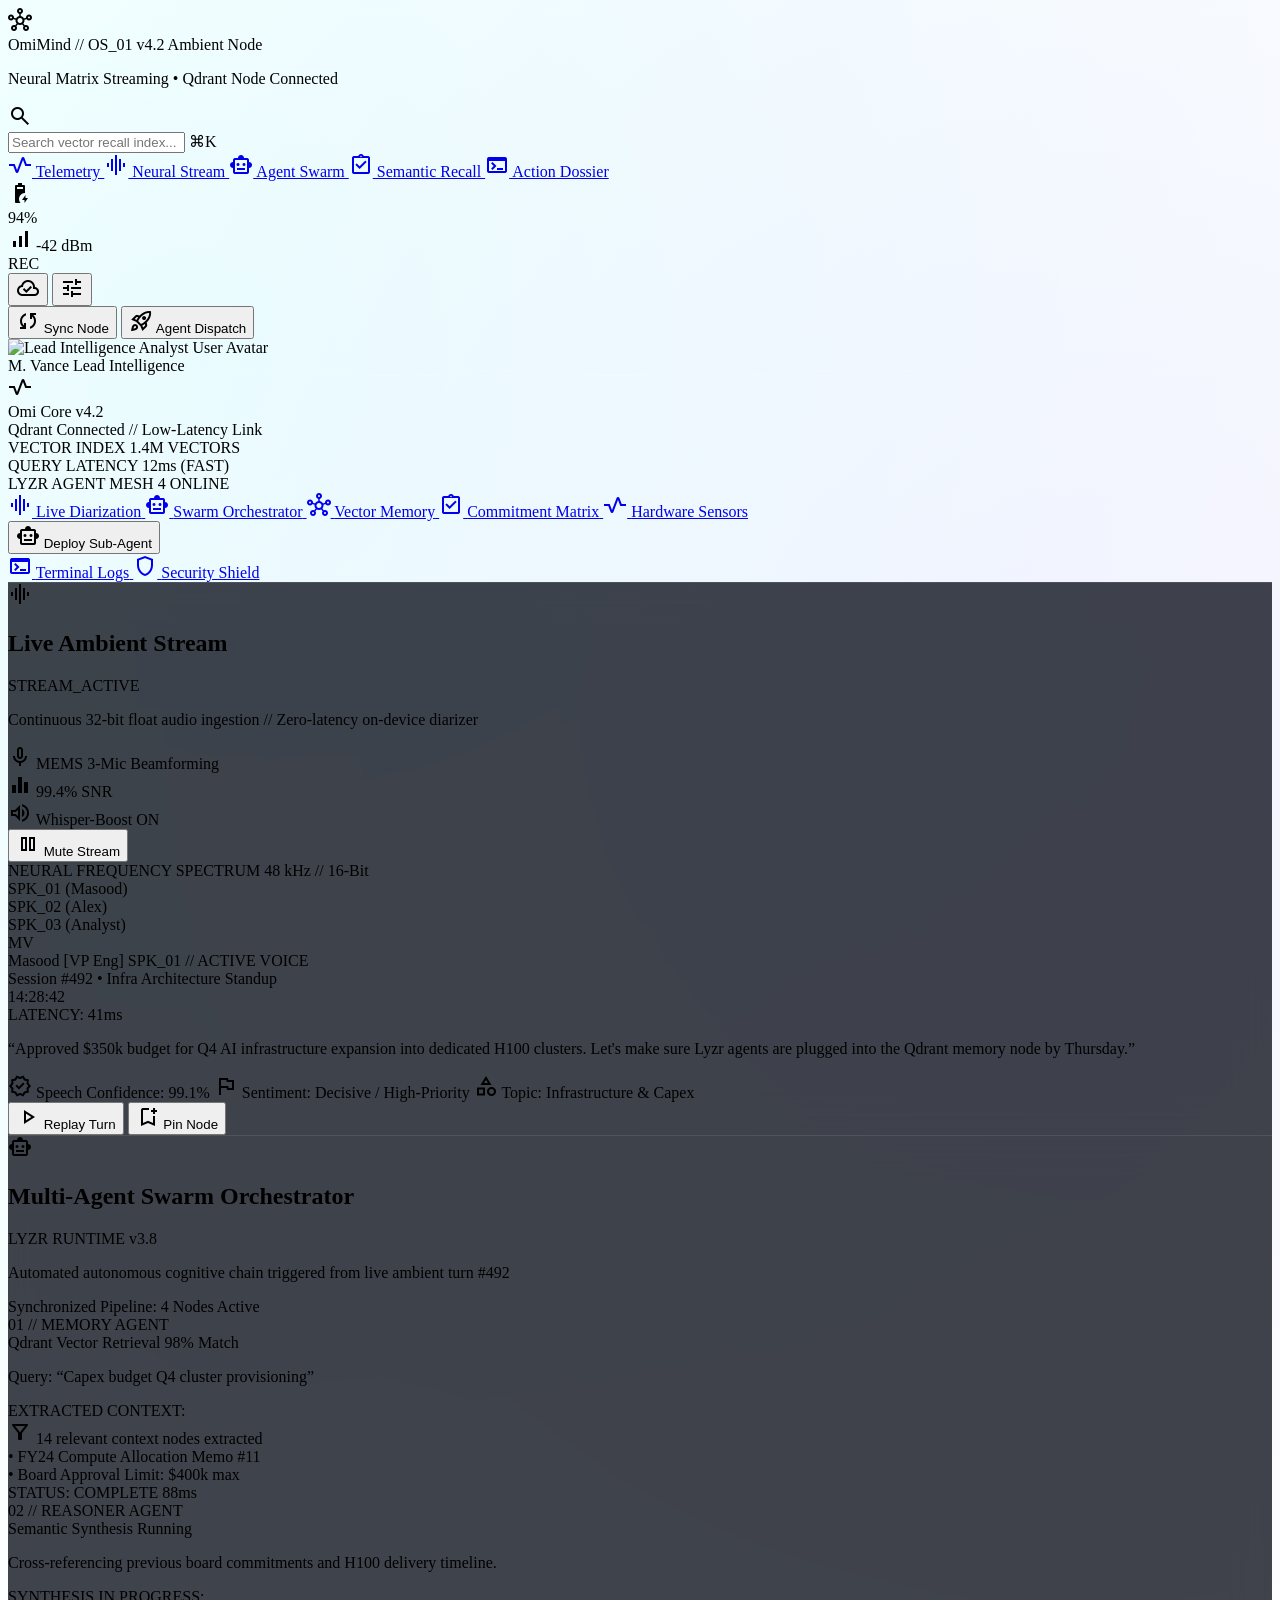
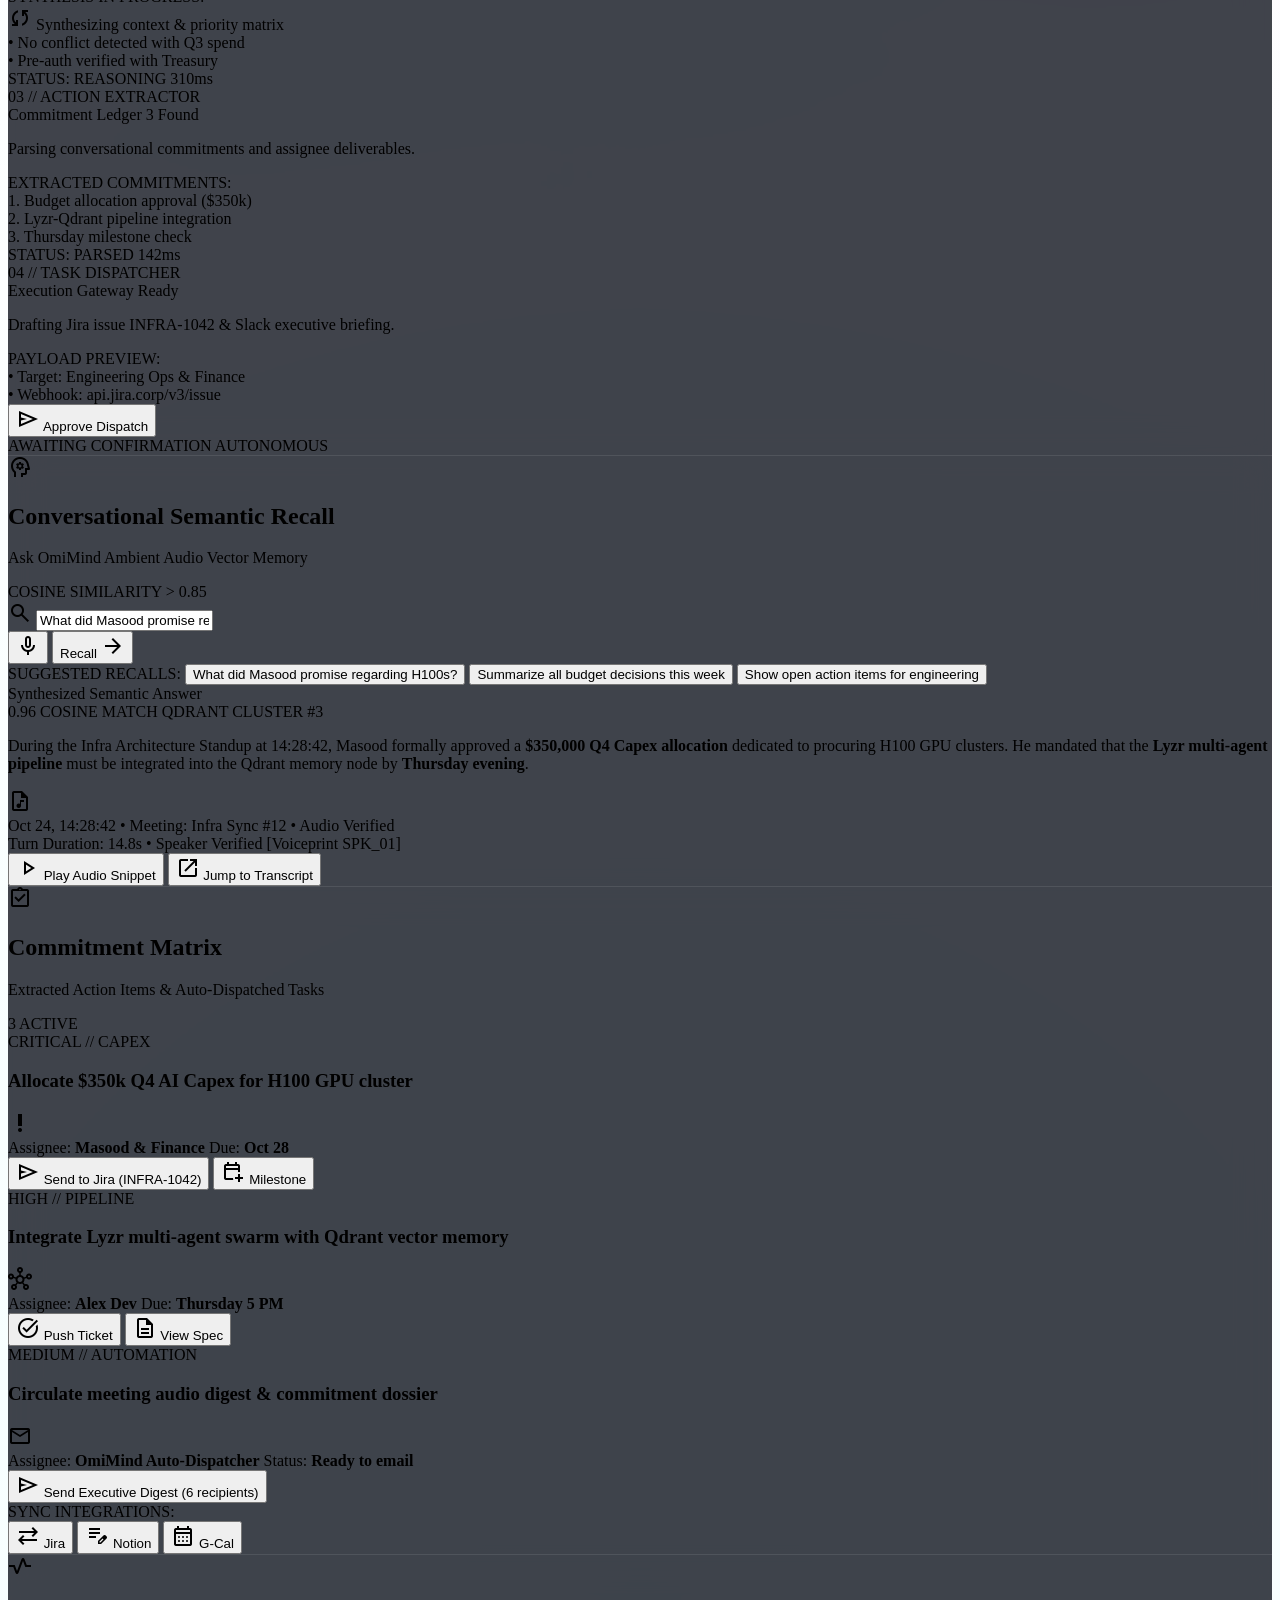
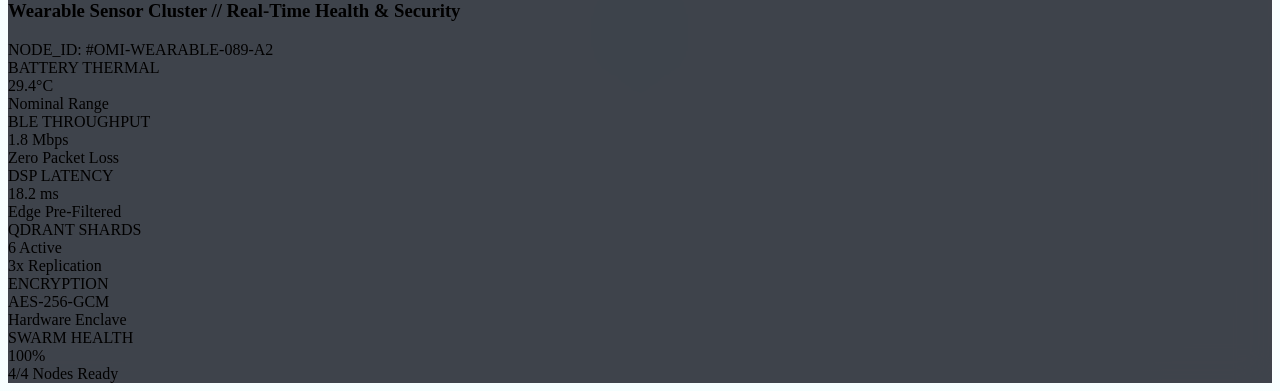
==== docs/stitch_designs/omimind_command_center.html @ 4693217f "feat(ui): integrate Stitch Wearable Telemetry widget and 4-Node Multi-Agent Swarm Orchestrator" ====
<!DOCTYPE html>

<html class="dark" lang="en"><head>
<meta charset="utf-8"/>
<meta content="width=device-width, initial-scale=1.0" name="viewport"/>
<title>OmiMind // OS_01 - Command Center</title>
<!-- Fonts -->
<link href="https://fonts.googleapis.com" rel="preconnect"/>
<link crossorigin="" href="https://fonts.gstatic.com" rel="preconnect"/>
<link href="https://fonts.googleapis.com/css2?family=JetBrains+Mono:ital,wght@0,300;0,400;0,500;0,600;0,700;1,400&amp;family=Plus+Jakarta+Sans:wght@300;400;500;600;700;800&amp;display=swap" rel="stylesheet"/>
<!-- Material Symbols Outlined -->
<link href="https://fonts.googleapis.com/css2?family=Material+Symbols+Outlined:wght,FILL@100..700,0..1&amp;display=swap" rel="stylesheet"/>
<link href="https://fonts.googleapis.com/css2?family=Material+Symbols+Outlined:wght,FILL@100..700,0..1&amp;display=swap" rel="stylesheet"/>
<!-- Tailwind CSS CDN with plugins -->
<script src="https://cdn.tailwindcss.com?plugins=forms,container-queries"></script>
<!-- Tailwind Theme Configuration -->
<script id="tailwind-config">
    tailwind.config = {
      darkMode: "class",
      theme: {
        extend: {
          "colors": {
            "on-tertiary-fixed": "#002113",
            "on-error-container": "#ffdad6",
            "on-secondary-fixed-variant": "#6900b3",
            "on-primary-container": "#006a70",
            "outline": "#849495",
            "inverse-surface": "#dfe2f1",
            "on-primary-fixed": "#002022",
            "secondary-container": "#6f00be",
            "secondary-fixed-dim": "#ddb7ff",
            "surface-variant": "#313540",
            "surface-container-lowest": "#0a0e18",
            "inverse-primary": "#00696f",
            "tertiary-container": "#67f4b7",
            "primary-fixed-dim": "#00dce6",
            "surface-bright": "#353944",
            "on-secondary": "#490080",
            "surface-container-low": "#171b26",
            "on-error": "#690005",
            "error": "#ffb4ab",
            "error-container": "#93000a",
            "on-secondary-fixed": "#2c0051",
            "primary-container": "#00f2fe",
            "on-primary-fixed-variant": "#004f53",
            "primary-fixed": "#6ff6ff",
            "inverse-on-surface": "#2c303b",
            "secondary-fixed": "#f0dbff",
            "on-tertiary-fixed-variant": "#005236",
            "surface-dim": "#0f131d",
            "surface-container": "#1c1f2a",
            "surface-tint": "#00dce6",
            "tertiary": "#e1ffec",
            "surface-container-high": "#262a35",
            "tertiary-fixed": "#6ffbbe",
            "outline-variant": "#3a494b",
            "on-surface": "#dfe2f1",
            "on-primary": "#00373a",
            "surface-container-highest": "#313540",
            "on-tertiary-container": "#006e4b",
            "surface": "#0f131d",
            "background": "#0f131d",
            "primary": "#e0fdff",
            "tertiary-fixed-dim": "#4edea3",
            "secondary": "#ddb7ff",
            "on-background": "#dfe2f1",
            "on-tertiary": "#003824",
            "on-secondary-container": "#d6a9ff",
            "on-surface-variant": "#b9cacb"
          },
          "borderRadius": {
            "DEFAULT": "0.125rem",
            "lg": "0.25rem",
            "xl": "0.5rem",
            "full": "0.75rem"
          },
          "spacing": {
            "gutter": "1rem",
            "space-md": "1rem",
            "margin-tablet": "1.5rem",
            "gutter-desktop": "1.5rem",
            "space-xl": "2.5rem",
            "space-lg": "1.5rem",
            "space-xs": "0.25rem",
            "margin-desktop": "2.5rem",
            "margin": "1rem",
            "space-sm": "0.5rem"
          },
          "fontFamily": {
            "body-md": ["Plus Jakarta Sans"],
            "headline-lg": ["Plus Jakarta Sans"],
            "display-lg": ["Plus Jakarta Sans"],
            "telemetry-md": ["JetBrains Mono"],
            "telemetry-sm": ["JetBrains Mono"],
            "telemetry-lg": ["JetBrains Mono"],
            "body-lg": ["Plus Jakarta Sans"],
            "headline-md": ["Plus Jakarta Sans"],
            "label-caps": ["JetBrains Mono"],
            "display-lg-mobile": ["Plus Jakarta Sans"],
            "body-sm": ["Plus Jakarta Sans"]
          },
          "fontSize": {
            "body-md": ["14px", { "lineHeight": "20px", "fontWeight": "400" }],
            "headline-lg": ["28px", { "lineHeight": "36px", "letterSpacing": "-0.02em", "fontWeight": "600" }],
            "display-lg": ["48px", { "lineHeight": "56px", "letterSpacing": "-0.03em", "fontWeight": "700" }],
            "telemetry-md": ["13px", { "lineHeight": "18px", "letterSpacing": "0em", "fontWeight": "500" }],
            "telemetry-sm": ["11px", { "lineHeight": "16px", "letterSpacing": "0.02em", "fontWeight": "400" }],
            "telemetry-lg": ["16px", { "lineHeight": "24px", "letterSpacing": "-0.01em", "fontWeight": "500" }],
            "body-lg": ["16px", { "lineHeight": "24px", "fontWeight": "400" }],
            "headline-md": ["22px", { "lineHeight": "28px", "letterSpacing": "-0.01em", "fontWeight": "600" }],
            "label-caps": ["10px", { "lineHeight": "14px", "letterSpacing": "0.08em", "fontWeight": "600" }],
            "display-lg-mobile": ["32px", { "lineHeight": "40px", "letterSpacing": "-0.02em", "fontWeight": "700" }],
            "body-sm": ["12px", { "lineHeight": "18px", "fontWeight": "400" }]
          }
        }
      }
    }
  </script>
<style>
    /* Custom scanline and ambient glow layers */
    .bg-mesh-radial {
      background-image: 
        radial-gradient(circle at 15% 10%, rgba(0, 242, 254, 0.08) 0%, transparent 45%),
        radial-gradient(circle at 85% 20%, rgba(168, 85, 247, 0.07) 0%, transparent 40%),
        radial-gradient(circle at 50% 90%, rgba(0, 242, 254, 0.05) 0%, transparent 55%);
    }
    .specular-border {
      box-shadow: inset 0 1px 0 rgba(255, 255, 255, 0.09);
    }
    @keyframes pulse-wave {
      0%, 100% { height: 6px; }
      50% { height: 28px; }
    }
    .wave-bar {
      animation: pulse-wave 1.2s ease-in-out infinite;
    }
    .glass-deck {
      background: rgba(11, 15, 25, 0.78);
      backdrop-filter: blur(16px);
      -webkit-backdrop-filter: blur(16px);
    }
    .glass-deck-raised {
      background: rgba(18, 23, 38, 0.85);
      backdrop-filter: blur(24px);
      -webkit-backdrop-filter: blur(24px);
    }
    /* Hide scrollbars for clean HUD look */
    ::-webkit-scrollbar {
      width: 4px;
      height: 4px;
    }
    ::-webkit-scrollbar-track {
      background: #060812;
    }
    ::-webkit-scrollbar-thumb {
      background: #313540;
      border-radius: 2px;
    }
    ::-webkit-scrollbar-thumb:hover {
      background: #00f2fe;
    }
  </style>
</head>
<body class="bg-[#060812] text-on-surface antialiased min-h-screen flex flex-col font-body-md text-body-md bg-mesh-radial selection:bg-primary-container selection:text-on-primary">
<!-- ========================================================================= -->
<!-- 1. TOP NAVIGATION BAR (Shared Components JSON Anchor Compliance)           -->
<!-- ========================================================================= -->
<header class="bg-surface-container-low/90 backdrop-blur-xl border-b border-outline-variant/30 sticky top-0 z-50 specular-border shadow-sm">
<div class="flex justify-between items-center w-full px-space-lg py-space-sm max-w-full">
<!-- Left: Brand & Search -->
<div class="flex items-center gap-space-lg">
<div class="flex items-center gap-space-sm">
<div class="relative flex items-center justify-center w-8 h-8 rounded-lg bg-surface-container-highest border border-primary-container/40 shadow-[0_0_12px_rgba(0,242,254,0.25)]">
<span class="material-symbols-outlined text-primary-container text-[20px]" data-icon="hub">hub</span>
<span class="absolute -top-1 -right-1 flex h-2 w-2">
<span class="animate-ping absolute inline-flex h-full w-full rounded-full bg-primary-container opacity-75"></span>
<span class="relative inline-flex rounded-full h-2 w-2 bg-primary-container"></span>
</span>
</div>
<div>
<div class="flex items-center gap-space-xs">
<span class="text-headline-md font-headline-md font-bold tracking-tight text-primary">OmiMind // OS_01</span>
<span class="px-1.5 py-0.5 rounded text-label-caps font-label-caps bg-primary-container/10 border border-primary-container/30 text-primary-container">v4.2 Ambient Node</span>
</div>
<p class="text-telemetry-sm font-telemetry-sm text-on-surface-variant flex items-center gap-1.5">
<span class="inline-block w-1.5 h-1.5 rounded-full bg-tertiary-fixed"></span>
              Neural Matrix Streaming • Qdrant Node Connected
            </p>
</div>
</div>
<!-- Search Bar on Left (JSON parameter) -->
<div class="relative hidden xl:block w-72">
<div class="absolute inset-y-0 left-0 pl-3 flex items-center pointer-events-none">
<span class="material-symbols-outlined text-outline text-[18px]" data-icon="search">search</span>
</div>
<input class="w-full pl-9 pr-10 py-1.5 bg-surface-container-lowest/80 border border-outline-variant/50 rounded-lg text-telemetry-sm font-telemetry-sm text-on-surface placeholder-on-surface-variant focus:outline-none focus:border-primary-container focus:ring-1 focus:ring-primary-container transition-all" placeholder="Search vector recall index..." type="text"/>
<span class="absolute inset-y-0 right-2 flex items-center text-label-caps font-label-caps text-outline bg-surface-container px-1 py-0.5 rounded my-auto h-fit">⌘K</span>
</div>
</div>
<!-- Center: Navigation Links -->
<nav class="hidden md:flex items-center gap-space-lg">
<a class="text-primary-container border-b-2 border-primary-container pb-1 font-telemetry-md text-telemetry-md flex items-center gap-1.5" href="#telemetry">
<span class="material-symbols-outlined text-[16px]" data-icon="vital_signs">vital_signs</span>
          Telemetry
        </a>
<a class="text-on-surface-variant hover:text-primary transition-colors font-telemetry-md text-telemetry-md flex items-center gap-1.5" href="#neural-stream">
<span class="material-symbols-outlined text-[16px]" data-icon="graphic_eq">graphic_eq</span>
          Neural Stream
        </a>
<a class="text-on-surface-variant hover:text-primary transition-colors font-telemetry-md text-telemetry-md flex items-center gap-1.5" href="#agent-swarm">
<span class="material-symbols-outlined text-[16px]" data-icon="smart_toy">smart_toy</span>
          Agent Swarm
        </a>
<a class="text-on-surface-variant hover:text-primary transition-colors font-telemetry-md text-telemetry-md flex items-center gap-1.5" href="#semantic-recall">
<span class="material-symbols-outlined text-[16px]" data-icon="assignment_turned_in">assignment_turned_in</span>
          Semantic Recall
        </a>
<a class="text-on-surface-variant hover:text-primary transition-colors font-telemetry-md text-telemetry-md flex items-center gap-1.5" href="#action-dossier">
<span class="material-symbols-outlined text-[16px]" data-icon="terminal">terminal</span>
          Action Dossier
        </a>
</nav>
<!-- Right: Trailing Actions, Wearable Telemetry, & Profile Avatar -->
<div class="flex items-center gap-space-md">
<!-- Live Wearable Telemetry Widget -->
<div class="hidden lg:flex items-center gap-space-xs bg-surface-container-lowest/80 border border-outline-variant/40 rounded-lg p-1.5 px-3">
<!-- Battery status pill with charging bar -->
<div class="flex items-center gap-1.5 pr-2.5 border-r border-outline-variant/40" title="94% • 18.4 hrs remaining">
<span class="material-symbols-outlined text-tertiary-fixed-dim text-[16px]" data-icon="battery_charging_90">battery_charging_90</span>
<div class="w-12 h-1.5 bg-surface-container-highest rounded-full overflow-hidden">
<div class="bg-tertiary-fixed h-full rounded-full" style="width: 94%;"></div>
</div>
<span class="text-telemetry-sm font-telemetry-sm text-tertiary-fixed">94%</span>
</div>
<!-- BLE Strength -->
<div class="flex items-center gap-1 px-2 border-r border-outline-variant/40" title="Bluetooth Low Energy Link">
<span class="material-symbols-outlined text-primary-container text-[16px]" data-icon="signal_cellular_alt">signal_cellular_alt</span>
<span class="text-telemetry-sm font-telemetry-sm text-on-surface-variant">-42 dBm</span>
</div>
<!-- Mic Array Dot -->
<div class="flex items-center gap-1.5 pl-1.5" title="MEMS 3-Mic Array Recording">
<span class="relative flex h-2 w-2">
<span class="animate-ping absolute inline-flex h-full w-full rounded-full bg-error opacity-75"></span>
<span class="relative inline-flex rounded-full h-2 w-2 bg-error"></span>
</span>
<span class="text-label-caps font-label-caps text-on-surface-variant">REC</span>
</div>
</div>
<!-- Trailing JSON Icons -->
<div class="flex items-center gap-1">
<button class="p-1.5 rounded-lg text-on-surface-variant hover:text-primary-container hover:bg-surface-container transition-all" title="Cloud Sync Active">
<span class="material-symbols-outlined text-[18px]" data-icon="cloud_done">cloud_done</span>
</button>
<button class="p-1.5 rounded-lg text-on-surface-variant hover:text-primary-container hover:bg-surface-container transition-all" title="Audio Tuning &amp; DSP">
<span class="material-symbols-outlined text-[18px]" data-icon="tune">tune</span>
</button>
</div>
<!-- CTA Buttons from JSON -->
<button class="hidden sm:inline-flex items-center gap-1.5 px-3 py-1.5 rounded-lg text-telemetry-sm font-telemetry-sm bg-surface-container border border-outline-variant/50 text-on-surface hover:border-primary-container/40 hover:text-primary transition-all active:scale-[0.98]">
<span class="material-symbols-outlined text-[16px]" data-icon="sync">sync</span>
          Sync Node
        </button>
<button class="inline-flex items-center gap-1.5 px-3.5 py-1.5 rounded-lg text-telemetry-sm font-telemetry-sm bg-primary-container text-on-primary-fixed font-bold hover:shadow-[0_0_16px_rgba(0,242,254,0.4)] transition-all active:scale-[0.98]">
<span class="material-symbols-outlined text-[16px]" data-icon="rocket_launch">rocket_launch</span>
          Agent Dispatch
        </button>
<!-- Profile Avatar & Role Badge -->
<div class="flex items-center gap-2 pl-2 border-l border-outline-variant/40">
<div class="relative w-8 h-8 rounded-full overflow-hidden border border-primary-container/40">
<img alt="Lead Intelligence Analyst User Avatar" class="w-full h-full object-cover" data-alt="A cinematic portrait of a lead cybernetic intelligence analyst wearing an ambient optical earpiece with subtle electric cyan HUD reflections in an ultra-modern dark operations terminal, high detail digital rendering, moody lighting, obsidian slate tones." src="https://lh3.googleusercontent.com/aida-public/[base64]"/>
</div>
<div class="hidden xl:flex flex-col">
<span class="text-label-caps font-label-caps text-primary leading-tight">M. Vance</span>
<span class="text-[10px] font-telemetry-sm text-secondary leading-tight">Lead Intelligence</span>
</div>
</div>
</div>
</div>
</header>
<!-- ========================================================================= -->
<!-- MAIN SHELL: SIDENAV + MULTI-COLUMN COMMAND CENTER WORKSPACE               -->
<!-- ========================================================================= -->
<div class="flex-1 flex w-full overflow-hidden">
<!-- --------------------------------------------------------------------- -->
<!-- SIDENAVBAR (Shared Component JSON Alignment)                         -->
<!-- --------------------------------------------------------------------- -->
<aside class="hidden lg:flex flex-col justify-between h-auto w-64 p-space-md shrink-0 bg-surface-container-lowest/90 backdrop-blur-lg border-r border-outline-variant/30 specular-border">
<!-- Sidenav Header -->
<div class="flex flex-col gap-space-md">
<div class="flex items-center gap-space-sm p-space-sm rounded-lg bg-surface-container-low/60 border border-outline-variant/30">
<div class="w-9 h-9 rounded-md bg-surface-container flex items-center justify-center border border-primary-container/30">
<span class="material-symbols-outlined text-primary-container text-[20px]" data-icon="vital_signs">vital_signs</span>
</div>
<div class="overflow-hidden">
<div class="text-body-md font-headline-md font-bold text-primary truncate">Omi Core v4.2</div>
<div class="text-telemetry-sm font-telemetry-sm text-on-surface-variant truncate">Qdrant Connected // Low-Latency Link</div>
</div>
</div>
<!-- Live Metrics Bar -->
<div class="p-2.5 rounded-lg bg-surface-container-lowest border border-outline-variant/30 space-y-1.5">
<div class="flex justify-between items-center text-label-caps font-label-caps text-on-surface-variant">
<span>VECTOR INDEX</span>
<span class="text-primary-container">1.4M VECTORS</span>
</div>
<div class="flex justify-between items-center text-label-caps font-label-caps text-on-surface-variant">
<span>QUERY LATENCY</span>
<span class="text-tertiary-fixed">12ms (FAST)</span>
</div>
<div class="flex justify-between items-center text-label-caps font-label-caps text-on-surface-variant">
<span>LYZR AGENT MESH</span>
<span class="text-secondary">4 ONLINE</span>
</div>
</div>
<!-- Nav Items List -->
<nav class="flex flex-col gap-1">
<!-- Active Tab: Live Diarization -->
<a class="flex items-center gap-space-sm text-primary-container font-telemetry-md text-telemetry-md border-l-2 border-primary-container pl-space-sm bg-surface-container/30 py-2 rounded-r-lg transition-all" href="#neural-stream">
<span class="material-symbols-outlined text-[18px]" data-icon="graphic_eq">graphic_eq</span>
<span>Live Diarization</span>
</a>
<a class="flex items-center gap-space-sm text-on-surface-variant hover:text-primary hover:bg-surface-container-high/40 font-telemetry-md text-telemetry-md pl-space-sm py-2 rounded-r-lg transition-all" href="#agent-swarm">
<span class="material-symbols-outlined text-[18px]" data-icon="smart_toy">smart_toy</span>
<span>Swarm Orchestrator</span>
</a>
<a class="flex items-center gap-space-sm text-on-surface-variant hover:text-primary hover:bg-surface-container-high/40 font-telemetry-md text-telemetry-md pl-space-sm py-2 rounded-r-lg transition-all" href="#semantic-recall">
<span class="material-symbols-outlined text-[18px]" data-icon="hub">hub</span>
<span>Vector Memory</span>
</a>
<a class="flex items-center gap-space-sm text-on-surface-variant hover:text-primary hover:bg-surface-container-high/40 font-telemetry-md text-telemetry-md pl-space-sm py-2 rounded-r-lg transition-all" href="#action-dossier">
<span class="material-symbols-outlined text-[18px]" data-icon="assignment_turned_in">assignment_turned_in</span>
<span>Commitment Matrix</span>
</a>
<a class="flex items-center gap-space-sm text-on-surface-variant hover:text-primary hover:bg-surface-container-high/40 font-telemetry-md text-telemetry-md pl-space-sm py-2 rounded-r-lg transition-all" href="#telemetry">
<span class="material-symbols-outlined text-[18px]" data-icon="vital_signs">vital_signs</span>
<span>Hardware Sensors</span>
</a>
</nav>
</div>
<!-- Sidenav Footer & Actions -->
<div class="flex flex-col gap-space-sm pt-space-md border-t border-outline-variant/30">
<!-- CTA Deploy Sub-Agent -->
<button class="w-full py-2 px-3 rounded-lg bg-surface-container hover:bg-surface-container-high border border-primary-container/30 text-primary-container text-telemetry-sm font-telemetry-sm flex items-center justify-center gap-2 transition-all active:scale-[0.98]">
<span class="material-symbols-outlined text-[16px]" data-icon="smart_toy">smart_toy</span>
          Deploy Sub-Agent
        </button>
<div class="flex flex-col gap-1 text-on-surface-variant text-telemetry-sm font-telemetry-sm">
<a class="flex items-center gap-2 p-1.5 rounded hover:text-primary transition-colors" href="#terminal">
<span class="material-symbols-outlined text-[16px]" data-icon="terminal">terminal</span>
<span>Terminal Logs</span>
</a>
<a class="flex items-center gap-2 p-1.5 rounded hover:text-primary transition-colors" href="#security">
<span class="material-symbols-outlined text-[16px]" data-icon="shield">shield</span>
<span>Security Shield</span>
</a>
</div>
</div>
</aside>
<!-- --------------------------------------------------------------------- -->
<!-- PRIMARY OPERATIONAL CANVAS (BENTO / MULTI-DECK COMMAND HUD)           -->
<!-- --------------------------------------------------------------------- -->
<main class="flex-1 overflow-y-auto p-4 md:p-6 lg:p-8 space-y-6">
<!-- =================================================================== -->
<!-- SECTION A: HERO LIVE AMBIENT LISTENING & DIARIZATION SURFACE       -->
<!-- =================================================================== -->
<section class="rounded-xl glass-deck border border-outline-variant/40 p-5 lg:p-6 relative overflow-hidden specular-border" id="neural-stream">
<!-- Subtle background accent glow -->
<div class="absolute -top-24 -right-24 w-96 h-96 bg-primary-container/5 rounded-full blur-3xl pointer-events-none"></div>
<!-- Header status band -->
<div class="flex flex-wrap items-center justify-between gap-4 pb-4 border-b border-outline-variant/30">
<div class="flex items-center gap-3">
<div class="flex items-center justify-center w-7 h-7 rounded-md bg-surface-container-high border border-primary-container/30">
<span class="material-symbols-outlined text-primary-container text-[18px]" data-icon="graphic_eq">graphic_eq</span>
</div>
<div>
<div class="flex items-center gap-2">
<h2 class="text-headline-md font-headline-md font-bold text-primary">Live Ambient Stream</h2>
<span class="px-2 py-0.5 rounded-full text-label-caps font-label-caps bg-error/15 border border-error/40 text-error flex items-center gap-1">
<span class="w-1.5 h-1.5 rounded-full bg-error animate-ping"></span>
                  STREAM_ACTIVE
                </span>
</div>
<p class="text-telemetry-sm font-telemetry-sm text-on-surface-variant">Continuous 32-bit float audio ingestion // Zero-latency on-device diarizer</p>
</div>
</div>
<!-- DSP & Mic telemetry pills -->
<div class="flex flex-wrap items-center gap-2 text-telemetry-sm font-telemetry-sm">
<div class="px-2.5 py-1 rounded bg-surface-container-lowest border border-outline-variant/40 text-on-surface flex items-center gap-1.5">
<span class="material-symbols-outlined text-[16px] text-primary-container" data-icon="mic">mic</span>
<span>MEMS 3-Mic Beamforming</span>
</div>
<div class="px-2.5 py-1 rounded bg-surface-container-lowest border border-outline-variant/40 text-tertiary-fixed flex items-center gap-1.5">
<span class="material-symbols-outlined text-[16px]" data-icon="equalizer">equalizer</span>
<span>99.4% SNR</span>
</div>
<div class="px-2.5 py-1 rounded bg-secondary/10 border border-secondary/30 text-secondary flex items-center gap-1.5">
<span class="material-symbols-outlined text-[16px]" data-icon="volume_up">volume_up</span>
<span>Whisper-Boost ON</span>
</div>
<button class="px-2.5 py-1 rounded bg-surface-container hover:bg-surface-container-high border border-outline-variant/40 text-on-surface-variant hover:text-primary transition-colors flex items-center gap-1">
<span class="material-symbols-outlined text-[16px]" data-icon="pause">pause</span>
              Mute Stream
            </button>
</div>
</div>
<!-- Waveform Visualizer + Live Diarization Transcription Container -->
<div class="mt-5 grid grid-cols-1 lg:grid-cols-12 gap-5 items-stretch">
<!-- Waveform Visualizer Deck (4 Columns) -->
<div class="lg:col-span-4 rounded-lg bg-surface-container-lowest/80 border border-outline-variant/40 p-4 flex flex-col justify-between">
<div class="flex items-center justify-between pb-2 border-b border-outline-variant/30">
<span class="text-label-caps font-label-caps text-on-surface-variant">NEURAL FREQUENCY SPECTRUM</span>
<span class="text-telemetry-sm font-telemetry-sm text-primary-container">48 kHz // 16-Bit</span>
</div>
<!-- Dynamic Multi-Frequency Glowing Gradient Bars -->
<div class="py-6 flex items-end justify-between gap-1 h-32 px-2 overflow-hidden">
<div class="w-1.5 rounded-t bg-primary-container wave-bar" style="height: 35%; animation-delay: 0.1s;"></div>
<div class="w-1.5 rounded-t bg-primary-container wave-bar" style="height: 60%; animation-delay: 0.4s;"></div>
<div class="w-1.5 rounded-t bg-primary-container wave-bar" style="height: 85%; animation-delay: 0.2s;"></div>
<div class="w-1.5 rounded-t bg-primary-fixed wave-bar" style="height: 45%; animation-delay: 0.5s;"></div>
<div class="w-1.5 rounded-t bg-secondary wave-bar" style="height: 70%; animation-delay: 0.3s;"></div>
<div class="w-1.5 rounded-t bg-secondary wave-bar" style="height: 95%; animation-delay: 0.6s;"></div>
<div class="w-1.5 rounded-t bg-secondary-container wave-bar" style="height: 50%; animation-delay: 0.15s;"></div>
<div class="w-1.5 rounded-t bg-tertiary-fixed wave-bar" style="height: 75%; animation-delay: 0.45s;"></div>
<div class="w-1.5 rounded-t bg-tertiary-fixed wave-bar" style="height: 90%; animation-delay: 0.25s;"></div>
<div class="w-1.5 rounded-t bg-tertiary-container wave-bar" style="height: 40%; animation-delay: 0.35s;"></div>
<div class="w-1.5 rounded-t bg-primary-container wave-bar" style="height: 65%; animation-delay: 0.55s;"></div>
<div class="w-1.5 rounded-t bg-primary-container wave-bar" style="height: 80%; animation-delay: 0.05s;"></div>
<div class="w-1.5 rounded-t bg-secondary wave-bar" style="height: 55%; animation-delay: 0.22s;"></div>
<div class="w-1.5 rounded-t bg-secondary wave-bar" style="height: 40%; animation-delay: 0.65s;"></div>
<div class="w-1.5 rounded-t bg-tertiary-fixed wave-bar" style="height: 30%; animation-delay: 0.12s;"></div>
</div>
<!-- Diarization Speaker Legends -->
<div class="pt-3 border-t border-outline-variant/30 flex items-center justify-between text-telemetry-sm font-telemetry-sm">
<div class="flex items-center gap-1.5">
<span class="w-2.5 h-2.5 rounded-full bg-primary-container"></span>
<span class="text-on-surface">SPK_01 (Masood)</span>
</div>
<div class="flex items-center gap-1.5">
<span class="w-2.5 h-2.5 rounded-full bg-secondary"></span>
<span class="text-on-surface-variant">SPK_02 (Alex)</span>
</div>
<div class="flex items-center gap-1.5">
<span class="w-2.5 h-2.5 rounded-full bg-tertiary-fixed"></span>
<span class="text-on-surface-variant">SPK_03 (Analyst)</span>
</div>
</div>
</div>
<!-- Real-Time Diarized Transcription Card (8 Columns) -->
<div class="lg:col-span-8 rounded-lg bg-surface-container-low/90 border border-outline-variant/50 p-5 flex flex-col justify-between relative">
<div>
<!-- Speaker Identification & Timestamp Header -->
<div class="flex items-center justify-between pb-3 border-b border-outline-variant/30">
<div class="flex items-center gap-3">
<div class="w-9 h-9 rounded-full bg-primary-container/10 border border-primary-container/40 flex items-center justify-center text-primary-container font-telemetry-md font-bold">
                    MV
                  </div>
<div>
<div class="flex items-center gap-2">
<span class="text-body-md font-headline-md font-bold text-primary">Masood [VP Eng]</span>
<span class="px-2 py-0.5 rounded text-label-caps font-label-caps bg-primary-container/15 text-primary-container border border-primary-container/30">SPK_01 // ACTIVE VOICE</span>
</div>
<span class="text-telemetry-sm font-telemetry-sm text-on-surface-variant">Session #492 • Infra Architecture Standup</span>
</div>
</div>
<div class="text-right">
<span class="text-telemetry-md font-telemetry-md text-primary font-bold">14:28:42</span>
<div class="text-[10px] font-telemetry-sm text-outline">LATENCY: 41ms</div>
</div>
</div>
<!-- Transcribed Speech Body -->
<div class="py-4">
<p class="text-body-lg font-body-lg text-on-surface leading-relaxed">
                  “<span class="text-primary font-semibold">Approved $350k budget for Q4 AI infrastructure expansion into dedicated H100 clusters.</span> Let's make sure Lyzr agents are plugged into the Qdrant memory node by Thursday.”
                </p>
</div>
</div>
<!-- Transcription Real-Time Inference Badges -->
<div class="pt-3 border-t border-outline-variant/30 flex flex-wrap items-center justify-between gap-3">
<div class="flex flex-wrap items-center gap-2">
<!-- Confidence Score Pill -->
<span class="px-2.5 py-1 rounded text-telemetry-sm font-telemetry-sm bg-tertiary-fixed/10 border border-tertiary-fixed/30 text-tertiary-fixed flex items-center gap-1">
<span class="material-symbols-outlined text-[14px]" data-icon="verified">verified</span>
                  Speech Confidence: 99.1%
                </span>
<!-- Sentiment -->
<span class="px-2.5 py-1 rounded text-telemetry-sm font-telemetry-sm bg-primary-container/10 border border-primary-container/30 text-primary-container flex items-center gap-1">
<span class="material-symbols-outlined text-[14px]" data-icon="flag">flag</span>
                  Sentiment: Decisive / High-Priority
                </span>
<!-- Topic -->
<span class="px-2.5 py-1 rounded text-telemetry-sm font-telemetry-sm bg-secondary/10 border border-secondary/30 text-secondary flex items-center gap-1">
<span class="material-symbols-outlined text-[14px]" data-icon="category">category</span>
                  Topic: Infrastructure &amp; Capex
                </span>
</div>
<div class="flex items-center gap-2">
<button class="px-2.5 py-1 rounded bg-surface-container-highest hover:bg-surface-bright text-on-surface text-telemetry-sm font-telemetry-sm border border-outline-variant/40 flex items-center gap-1 transition-all">
<span class="material-symbols-outlined text-[14px]" data-icon="play_arrow">play_arrow</span>
                  Replay Turn
                </button>
<button class="px-2.5 py-1 rounded bg-surface-container-highest hover:bg-surface-bright text-on-surface text-telemetry-sm font-telemetry-sm border border-outline-variant/40 flex items-center gap-1 transition-all">
<span class="material-symbols-outlined text-[14px]" data-icon="bookmark_add">bookmark_add</span>
                  Pin Node
                </button>
</div>
</div>
</div>
</div>
</section>
<!-- =================================================================== -->
<!-- SECTION B: MULTI-AGENT SWARM ORCHESTRATOR CARD (LYZR PIPELINE)     -->
<!-- =================================================================== -->
<section class="rounded-xl glass-deck border border-outline-variant/40 p-5 lg:p-6 specular-border" id="agent-swarm">
<div class="flex flex-wrap items-center justify-between gap-4 pb-4 border-b border-outline-variant/30">
<div>
<div class="flex items-center gap-2">
<span class="material-symbols-outlined text-secondary text-[22px]" data-icon="smart_toy">smart_toy</span>
<h2 class="text-headline-md font-headline-md font-bold text-primary">Multi-Agent Swarm Orchestrator</h2>
<span class="px-2 py-0.5 rounded text-label-caps font-label-caps bg-secondary/15 text-secondary border border-secondary/30">
                LYZR RUNTIME v3.8
              </span>
</div>
<p class="text-telemetry-sm font-telemetry-sm text-on-surface-variant">Automated autonomous cognitive chain triggered from live ambient turn #492</p>
</div>
<div class="flex items-center gap-2 text-telemetry-sm font-telemetry-sm">
<span class="px-2.5 py-1 rounded bg-surface-container-lowest border border-outline-variant/40 text-on-surface flex items-center gap-1.5">
<span class="w-2 h-2 rounded-full bg-tertiary-fixed animate-pulse"></span>
              Synchronized Pipeline: 4 Nodes Active
            </span>
</div>
</div>
<!-- 4 Lyzr Agents in Parallel Cards connected with Cyber Conduits -->
<div class="mt-6 grid grid-cols-1 md:grid-cols-2 xl:grid-cols-4 gap-4 relative">
<!-- Agent 1: Memory Agent -->
<div class="rounded-lg bg-surface-container-low border border-primary-container/40 p-4 flex flex-col justify-between relative group hover:border-primary-container transition-all shadow-[0_0_15px_rgba(0,242,254,0.05)]">
<div class="absolute -top-2.5 left-4 px-2 py-0.5 rounded text-label-caps font-label-caps bg-primary-container text-on-primary-fixed font-bold">
              01 // MEMORY AGENT
            </div>
<div class="space-y-3 pt-2">
<div class="flex items-center justify-between">
<span class="text-telemetry-sm font-telemetry-sm text-primary-container font-semibold">Qdrant Vector Retrieval</span>
<span class="px-1.5 py-0.5 rounded text-label-caps font-label-caps bg-tertiary-fixed/15 text-tertiary-fixed">98% Match</span>
</div>
<p class="text-body-sm font-body-sm text-on-surface-variant">
                Query: <span class="text-primary font-telemetry-sm">“Capex budget Q4 cluster provisioning”</span>
</p>
<div class="p-2.5 rounded bg-surface-container-lowest border border-outline-variant/30 text-telemetry-sm font-telemetry-sm space-y-1">
<div class="text-outline text-[10px]">EXTRACTED CONTEXT:</div>
<div class="text-primary flex items-center gap-1">
<span class="material-symbols-outlined text-[14px]" data-icon="filter_alt">filter_alt</span>
                  14 relevant context nodes extracted
                </div>
<div class="text-on-surface-variant text-[11px] truncate">• FY24 Compute Allocation Memo #11</div>
<div class="text-on-surface-variant text-[11px] truncate">• Board Approval Limit: $400k max</div>
</div>
</div>
<div class="mt-4 pt-3 border-t border-outline-variant/30 flex items-center justify-between text-label-caps font-label-caps text-outline">
<span>STATUS: COMPLETE</span>
<span class="text-tertiary-fixed">88ms</span>
</div>
</div>
<!-- Agent 2: Reasoner Agent -->
<div class="rounded-lg bg-surface-container-low border border-secondary/40 p-4 flex flex-col justify-between relative group hover:border-secondary transition-all shadow-[0_0_15px_rgba(168,85,247,0.05)]">
<div class="absolute -top-2.5 left-4 px-2 py-0.5 rounded text-label-caps font-label-caps bg-secondary text-on-secondary font-bold">
              02 // REASONER AGENT
            </div>
<div class="space-y-3 pt-2">
<div class="flex items-center justify-between">
<span class="text-telemetry-sm font-telemetry-sm text-secondary font-semibold">Semantic Synthesis</span>
<span class="px-1.5 py-0.5 rounded text-label-caps font-label-caps bg-secondary/15 text-secondary animate-pulse">Running</span>
</div>
<p class="text-body-sm font-body-sm text-on-surface-variant">
                Cross-referencing previous board commitments and H100 delivery timeline.
              </p>
<div class="p-2.5 rounded bg-surface-container-lowest border border-outline-variant/30 text-telemetry-sm font-telemetry-sm space-y-1">
<div class="text-outline text-[10px]">SYNTHESIS IN PROGRESS:</div>
<div class="text-secondary flex items-center gap-1">
<span class="material-symbols-outlined text-[14px]" data-icon="sync">sync</span>
                  Synthesizing context &amp; priority matrix
                </div>
<div class="text-on-surface-variant text-[11px]">• No conflict detected with Q3 spend</div>
<div class="text-on-surface-variant text-[11px]">• Pre-auth verified with Treasury</div>
</div>
</div>
<div class="mt-4 pt-3 border-t border-outline-variant/30 flex items-center justify-between text-label-caps font-label-caps text-outline">
<span>STATUS: REASONING</span>
<span class="text-secondary">310ms</span>
</div>
</div>
<!-- Agent 3: Action Extractor -->
<div class="rounded-lg bg-surface-container-low border border-tertiary-fixed/40 p-4 flex flex-col justify-between relative group hover:border-tertiary-fixed transition-all shadow-[0_0_15px_rgba(78,222,163,0.05)]">
<div class="absolute -top-2.5 left-4 px-2 py-0.5 rounded text-label-caps font-label-caps bg-tertiary-fixed text-on-tertiary-fixed font-bold">
              03 // ACTION EXTRACTOR
            </div>
<div class="space-y-3 pt-2">
<div class="flex items-center justify-between">
<span class="text-telemetry-sm font-telemetry-sm text-tertiary-fixed font-semibold">Commitment Ledger</span>
<span class="px-1.5 py-0.5 rounded text-label-caps font-label-caps bg-tertiary-fixed/15 text-tertiary-fixed">3 Found</span>
</div>
<p class="text-body-sm font-body-sm text-on-surface-variant">
                Parsing conversational commitments and assignee deliverables.
              </p>
<div class="p-2.5 rounded bg-surface-container-lowest border border-outline-variant/30 text-telemetry-sm font-telemetry-sm space-y-1">
<div class="text-outline text-[10px]">EXTRACTED COMMITMENTS:</div>
<div class="text-on-surface text-[11px] flex items-center gap-1">
<span class="text-tertiary-fixed font-bold">1.</span> Budget allocation approval ($350k)
                </div>
<div class="text-on-surface text-[11px] flex items-center gap-1">
<span class="text-tertiary-fixed font-bold">2.</span> Lyzr-Qdrant pipeline integration
                </div>
<div class="text-on-surface text-[11px] flex items-center gap-1">
<span class="text-tertiary-fixed font-bold">3.</span> Thursday milestone check
                </div>
</div>
</div>
<div class="mt-4 pt-3 border-t border-outline-variant/30 flex items-center justify-between text-label-caps font-label-caps text-outline">
<span>STATUS: PARSED</span>
<span class="text-tertiary-fixed">142ms</span>
</div>
</div>
<!-- Agent 4: Task Dispatcher -->
<div class="rounded-lg bg-surface-container-low border border-primary-container/40 p-4 flex flex-col justify-between relative group hover:border-primary-container transition-all shadow-[0_0_15px_rgba(0,242,254,0.08)]">
<div class="absolute -top-2.5 left-4 px-2 py-0.5 rounded text-label-caps font-label-caps bg-primary text-on-primary font-bold">
              04 // TASK DISPATCHER
            </div>
<div class="space-y-3 pt-2">
<div class="flex items-center justify-between">
<span class="text-telemetry-sm font-telemetry-sm text-primary font-semibold">Execution Gateway</span>
<span class="px-1.5 py-0.5 rounded text-label-caps font-label-caps bg-primary-container/20 text-primary-container">Ready</span>
</div>
<p class="text-body-sm font-body-sm text-on-surface-variant">
                Drafting Jira issue <span class="text-primary font-telemetry-sm font-bold">INFRA-1042</span> &amp; Slack executive briefing.
              </p>
<div class="p-2.5 rounded bg-surface-container-lowest border border-outline-variant/30 text-telemetry-sm font-telemetry-sm space-y-1.5">
<div class="text-outline text-[10px]">PAYLOAD PREVIEW:</div>
<div class="text-primary text-[11px] truncate">• Target: Engineering Ops &amp; Finance</div>
<div class="text-on-surface-variant text-[11px] truncate">• Webhook: api.jira.corp/v3/issue</div>
<button class="w-full mt-1 py-1.5 rounded bg-primary-container hover:bg-primary-fixed text-on-primary-fixed font-bold text-label-caps font-label-caps transition-all flex items-center justify-center gap-1 shadow-sm active:scale-[0.98]">
<span class="material-symbols-outlined text-[14px]" data-icon="send">send</span>
                  Approve Dispatch
                </button>
</div>
</div>
<div class="mt-4 pt-3 border-t border-outline-variant/30 flex items-center justify-between text-label-caps font-label-caps text-outline">
<span>AWAITING CONFIRMATION</span>
<span class="text-primary-container">AUTONOMOUS</span>
</div>
</div>
</div>
</section>
<!-- =================================================================== -->
<!-- SECTION C & D (2-COLUMN GRID): SEMANTIC RECALL & COMMITMENT MATRIX  -->
<!-- =================================================================== -->
<div class="grid grid-cols-1 xl:grid-cols-12 gap-6 items-start">
<!-- ----------------------------------------------------------------- -->
<!-- 3. CONVERSATIONAL SEMANTIC MEMORY RECALL ('Ask OmiMind') (7 Cols)  -->
<!-- ----------------------------------------------------------------- -->
<section class="xl:col-span-7 rounded-xl glass-deck border border-outline-variant/40 p-5 lg:p-6 specular-border space-y-5" id="semantic-recall">
<div class="flex items-center justify-between pb-3 border-b border-outline-variant/30">
<div class="flex items-center gap-2.5">
<span class="material-symbols-outlined text-primary-container text-[22px]" data-icon="psychology">psychology</span>
<div>
<h2 class="text-headline-md font-headline-md font-bold text-primary">Conversational Semantic Recall</h2>
<p class="text-telemetry-sm font-telemetry-sm text-on-surface-variant">Ask OmiMind Ambient Audio Vector Memory</p>
</div>
</div>
<span class="px-2 py-0.5 rounded text-label-caps font-label-caps bg-surface-container text-on-surface-variant border border-outline-variant/40">
              COSINE SIMILARITY &gt; 0.85
            </span>
</div>
<!-- Natural Language Search Bar with glowing gradient border -->
<div class="relative group">
<div class="absolute -inset-0.5 bg-gradient-to-r from-primary-container to-secondary rounded-lg blur opacity-30 group-hover:opacity-70 transition duration-300"></div>
<div class="relative flex items-center bg-surface-container-lowest rounded-lg border border-outline-variant/60 p-1.5">
<span class="material-symbols-outlined text-primary-container pl-2.5 pr-2 text-[20px]" data-icon="search">search</span>
<input class="w-full bg-transparent border-0 text-body-md font-body-md text-primary placeholder-on-surface-variant focus:ring-0 focus:outline-none" type="text" value="What did Masood promise regarding H100s?"/>
<div class="flex items-center gap-2 pr-1.5">
<button class="p-1.5 rounded hover:bg-surface-container text-on-surface-variant hover:text-primary transition-colors" title="Voice Input Query">
<span class="material-symbols-outlined text-[18px]" data-icon="mic">mic</span>
</button>
<button class="px-3 py-1.5 rounded-lg bg-primary-container text-on-primary-fixed text-telemetry-sm font-telemetry-sm font-bold flex items-center gap-1 hover:shadow-[0_0_12px_rgba(0,242,254,0.4)] transition-all">
<span>Recall</span>
<span class="material-symbols-outlined text-[14px]" data-icon="arrow_forward">arrow_forward</span>
</button>
</div>
</div>
</div>
<!-- Quick Prompt Chips -->
<div class="flex flex-wrap items-center gap-2">
<span class="text-label-caps font-label-caps text-outline">SUGGESTED RECALLS:</span>
<button class="px-2.5 py-1 rounded bg-surface-container hover:bg-surface-container-high border border-outline-variant/40 text-telemetry-sm font-telemetry-sm text-on-surface transition-all flex items-center gap-1">
<span>What did Masood promise regarding H100s?</span>
</button>
<button class="px-2.5 py-1 rounded bg-surface-container hover:bg-surface-container-high border border-outline-variant/40 text-telemetry-sm font-telemetry-sm text-on-surface-variant hover:text-on-surface transition-all">
              Summarize all budget decisions this week
            </button>
<button class="px-2.5 py-1 rounded bg-surface-container hover:bg-surface-container-high border border-outline-variant/40 text-telemetry-sm font-telemetry-sm text-on-surface-variant hover:text-on-surface transition-all">
              Show open action items for engineering
            </button>
</div>
<!-- Synthesized Recall Result Preview Card -->
<div class="rounded-lg bg-surface-container-low/90 border border-primary-container/30 p-4 space-y-3 relative overflow-hidden">
<div class="flex items-center justify-between border-b border-outline-variant/30 pb-2">
<div class="flex items-center gap-2">
<span class="w-2 h-2 rounded-full bg-primary-container"></span>
<span class="text-telemetry-sm font-telemetry-sm text-primary font-bold">Synthesized Semantic Answer</span>
</div>
<div class="flex items-center gap-2">
<span class="px-2 py-0.5 rounded text-label-caps font-label-caps bg-tertiary-fixed/10 border border-tertiary-fixed/30 text-tertiary-fixed">
                  0.96 COSINE MATCH
                </span>
<span class="text-label-caps font-label-caps text-outline">QDRANT CLUSTER #3</span>
</div>
</div>
<p class="text-body-md font-body-md text-on-surface leading-relaxed">
              During the <span class="text-primary font-semibold">Infra Architecture Standup</span> at 14:28:42, Masood formally approved a <strong class="text-primary-container">$350,000 Q4 Capex allocation</strong> dedicated to procuring H100 GPU clusters. He mandated that the <strong class="text-secondary">Lyzr multi-agent pipeline</strong> must be integrated into the Qdrant memory node by <strong class="text-primary">Thursday evening</strong>.
            </p>
<!-- Audio Citation & Timestamp Verification -->
<div class="p-3 rounded bg-surface-container-lowest border border-outline-variant/40 flex flex-wrap items-center justify-between gap-3">
<div class="flex items-center gap-2">
<span class="material-symbols-outlined text-secondary text-[20px]" data-icon="audio_file">audio_file</span>
<div>
<div class="text-telemetry-sm font-telemetry-sm text-primary flex items-center gap-1.5">
<span>Oct 24, 14:28:42 • Meeting: Infra Sync #12</span>
<span class="text-tertiary-fixed text-[11px]">• Audio Verified</span>
</div>
<div class="text-[11px] font-telemetry-sm text-on-surface-variant">Turn Duration: 14.8s • Speaker Verified [Voiceprint SPK_01]</div>
</div>
</div>
<div class="flex items-center gap-2">
<button class="px-2.5 py-1 rounded bg-surface-container hover:bg-surface-container-high border border-outline-variant/40 text-telemetry-sm font-telemetry-sm text-on-surface flex items-center gap-1 transition-all">
<span class="material-symbols-outlined text-[14px]" data-icon="play_arrow">play_arrow</span>
                  Play Audio Snippet
                </button>
<button class="px-2.5 py-1 rounded bg-surface-container hover:bg-surface-container-high border border-outline-variant/40 text-telemetry-sm font-telemetry-sm text-on-surface flex items-center gap-1 transition-all">
<span class="material-symbols-outlined text-[14px]" data-icon="open_in_new">open_in_new</span>
                  Jump to Transcript
                </button>
</div>
</div>
</div>
</section>
<!-- ----------------------------------------------------------------- -->
<!-- 4. ACTION ITEMS & MEETING DOSSIER MATRIX (5 Cols)                  -->
<!-- ----------------------------------------------------------------- -->
<section class="xl:col-span-5 rounded-xl glass-deck border border-outline-variant/40 p-5 lg:p-6 specular-border space-y-4" id="action-dossier">
<div class="flex items-center justify-between pb-3 border-b border-outline-variant/30">
<div class="flex items-center gap-2.5">
<span class="material-symbols-outlined text-tertiary-fixed text-[22px]" data-icon="assignment_turned_in">assignment_turned_in</span>
<div>
<h2 class="text-headline-md font-headline-md font-bold text-primary">Commitment Matrix</h2>
<p class="text-telemetry-sm font-telemetry-sm text-on-surface-variant">Extracted Action Items &amp; Auto-Dispatched Tasks</p>
</div>
</div>
<span class="px-2 py-0.5 rounded text-label-caps font-label-caps bg-tertiary-fixed/15 text-tertiary-fixed border border-tertiary-fixed/30">
              3 ACTIVE
            </span>
</div>
<!-- Structured Action Item Cards -->
<div class="space-y-3">
<!-- Card 1: Critical Budget -->
<div class="p-3.5 rounded-lg bg-surface-container-low border border-error/40 hover:border-error transition-all space-y-2.5">
<div class="flex items-start justify-between gap-2">
<div class="space-y-1">
<span class="px-2 py-0.5 rounded text-label-caps font-label-caps bg-error/20 text-error border border-error/30 font-bold">
                    CRITICAL // CAPEX
                  </span>
<h3 class="text-body-md font-headline-md font-semibold text-primary pt-1">
                    Allocate $350k Q4 AI Capex for H100 GPU cluster
                  </h3>
</div>
<span class="material-symbols-outlined text-error text-[18px]" data-icon="priority_high">priority_high</span>
</div>
<div class="flex flex-wrap items-center justify-between text-telemetry-sm font-telemetry-sm text-on-surface-variant pt-1 border-t border-outline-variant/30">
<div class="flex items-center gap-3">
<span>Assignee: <strong class="text-on-surface">Masood &amp; Finance</strong></span>
<span>Due: <strong class="text-error">Oct 28</strong></span>
</div>
</div>
<div class="flex items-center gap-2 pt-1">
<button class="px-2.5 py-1 rounded bg-primary-container text-on-primary-fixed text-label-caps font-label-caps font-bold hover:shadow-[0_0_10px_rgba(0,242,254,0.3)] transition-all flex items-center gap-1">
<span class="material-symbols-outlined text-[13px]" data-icon="send">send</span>
                  Send to Jira (INFRA-1042)
                </button>
<button class="px-2.5 py-1 rounded bg-surface-container hover:bg-surface-container-high border border-outline-variant/40 text-label-caps font-label-caps text-on-surface transition-all flex items-center gap-1">
<span class="material-symbols-outlined text-[13px]" data-icon="calendar_add_on">calendar_add_on</span>
                  Milestone
                </button>
</div>
</div>
<!-- Card 2: High Integration -->
<div class="p-3.5 rounded-lg bg-surface-container-low border border-secondary/40 hover:border-secondary transition-all space-y-2.5">
<div class="flex items-start justify-between gap-2">
<div class="space-y-1">
<span class="px-2 py-0.5 rounded text-label-caps font-label-caps bg-secondary/20 text-secondary border border-secondary/30 font-bold">
                    HIGH // PIPELINE
                  </span>
<h3 class="text-body-md font-headline-md font-semibold text-primary pt-1">
                    Integrate Lyzr multi-agent swarm with Qdrant vector memory
                  </h3>
</div>
<span class="material-symbols-outlined text-secondary text-[18px]" data-icon="hub">hub</span>
</div>
<div class="flex flex-wrap items-center justify-between text-telemetry-sm font-telemetry-sm text-on-surface-variant pt-1 border-t border-outline-variant/30">
<div class="flex items-center gap-3">
<span>Assignee: <strong class="text-on-surface">Alex Dev</strong></span>
<span>Due: <strong class="text-secondary">Thursday 5 PM</strong></span>
</div>
</div>
<div class="flex items-center gap-2 pt-1">
<button class="px-2.5 py-1 rounded bg-secondary text-on-secondary text-label-caps font-label-caps font-bold hover:shadow-[0_0_10px_rgba(168,85,247,0.3)] transition-all flex items-center gap-1">
<span class="material-symbols-outlined text-[13px]" data-icon="task_alt">task_alt</span>
                  Push Ticket
                </button>
<button class="px-2.5 py-1 rounded bg-surface-container hover:bg-surface-container-high border border-outline-variant/40 text-label-caps font-label-caps text-on-surface transition-all flex items-center gap-1">
<span class="material-symbols-outlined text-[13px]" data-icon="description">description</span>
                  View Spec
                </button>
</div>
</div>
<!-- Card 3: Medium Digest -->
<div class="p-3.5 rounded-lg bg-surface-container-low border border-primary-container/30 hover:border-primary-container transition-all space-y-2.5">
<div class="flex items-start justify-between gap-2">
<div class="space-y-1">
<span class="px-2 py-0.5 rounded text-label-caps font-label-caps bg-primary-container/15 text-primary-container border border-primary-container/30 font-bold">
                    MEDIUM // AUTOMATION
                  </span>
<h3 class="text-body-md font-headline-md font-semibold text-primary pt-1">
                    Circulate meeting audio digest &amp; commitment dossier
                  </h3>
</div>
<span class="material-symbols-outlined text-primary-container text-[18px]" data-icon="mail">mail</span>
</div>
<div class="flex flex-wrap items-center justify-between text-telemetry-sm font-telemetry-sm text-on-surface-variant pt-1 border-t border-outline-variant/30">
<div class="flex items-center gap-3">
<span>Assignee: <strong class="text-on-surface">OmiMind Auto-Dispatcher</strong></span>
<span>Status: <strong class="text-tertiary-fixed">Ready to email</strong></span>
</div>
</div>
<div class="flex items-center gap-2 pt-1">
<button class="px-2.5 py-1 rounded bg-surface-container hover:bg-surface-container-high border border-primary-container/40 text-label-caps font-label-caps text-primary-container transition-all flex items-center gap-1">
<span class="material-symbols-outlined text-[13px]" data-icon="send">send</span>
                  Send Executive Digest (6 recipients)
                </button>
</div>
</div>
</div>
<!-- Export & Sync Quick Actions Dock -->
<div class="pt-3 border-t border-outline-variant/30 flex items-center justify-between">
<span class="text-label-caps font-label-caps text-outline">SYNC INTEGRATIONS:</span>
<div class="flex items-center gap-2">
<button class="px-2.5 py-1 rounded bg-surface-container hover:bg-surface-container-high border border-outline-variant/40 text-telemetry-sm font-telemetry-sm text-on-surface-variant hover:text-primary transition-all flex items-center gap-1">
<span class="material-symbols-outlined text-[14px]" data-icon="sync_alt">sync_alt</span>
                Jira
              </button>
<button class="px-2.5 py-1 rounded bg-surface-container hover:bg-surface-container-high border border-outline-variant/40 text-telemetry-sm font-telemetry-sm text-on-surface-variant hover:text-primary transition-all flex items-center gap-1">
<span class="material-symbols-outlined text-[14px]" data-icon="edit_note">edit_note</span>
                Notion
              </button>
<button class="px-2.5 py-1 rounded bg-surface-container hover:bg-surface-container-high border border-outline-variant/40 text-telemetry-sm font-telemetry-sm text-on-surface-variant hover:text-primary transition-all flex items-center gap-1">
<span class="material-symbols-outlined text-[14px]" data-icon="calendar_month">calendar_month</span>
                G-Cal
              </button>
</div>
</div>
</section>
</div>
<!-- =================================================================== -->
<!-- SECTION E: HARDWARE SENSORS & SYSTEM TELEMETRY HUD                 -->
<!-- =================================================================== -->
<section class="rounded-xl glass-deck border border-outline-variant/40 p-5 specular-border" id="telemetry">
<div class="flex items-center justify-between pb-3 border-b border-outline-variant/30">
<div class="flex items-center gap-2">
<span class="material-symbols-outlined text-primary-container text-[20px]" data-icon="vital_signs">vital_signs</span>
<h3 class="text-body-lg font-headline-md font-bold text-primary">Wearable Sensor Cluster // Real-Time Health &amp; Security</h3>
</div>
<span class="text-label-caps font-label-caps text-on-surface-variant">NODE_ID: #OMI-WEARABLE-089-A2</span>
</div>
<div class="grid grid-cols-2 md:grid-cols-4 lg:grid-cols-6 gap-3 mt-4">
<div class="p-3 rounded-lg bg-surface-container-lowest border border-outline-variant/30">
<div class="text-label-caps font-label-caps text-outline">BATTERY THERMAL</div>
<div class="text-telemetry-lg font-telemetry-lg text-primary mt-1 font-bold">29.4°C</div>
<div class="text-[10px] font-telemetry-sm text-tertiary-fixed">Nominal Range</div>
</div>
<div class="p-3 rounded-lg bg-surface-container-lowest border border-outline-variant/30">
<div class="text-label-caps font-label-caps text-outline">BLE THROUGHPUT</div>
<div class="text-telemetry-lg font-telemetry-lg text-primary mt-1 font-bold">1.8 Mbps</div>
<div class="text-[10px] font-telemetry-sm text-tertiary-fixed">Zero Packet Loss</div>
</div>
<div class="p-3 rounded-lg bg-surface-container-lowest border border-outline-variant/30">
<div class="text-label-caps font-label-caps text-outline">DSP LATENCY</div>
<div class="text-telemetry-lg font-telemetry-lg text-primary-container mt-1 font-bold">18.2 ms</div>
<div class="text-[10px] font-telemetry-sm text-primary-container">Edge Pre-Filtered</div>
</div>
<div class="p-3 rounded-lg bg-surface-container-lowest border border-outline-variant/30">
<div class="text-label-caps font-label-caps text-outline">QDRANT SHARDS</div>
<div class="text-telemetry-lg font-telemetry-lg text-secondary mt-1 font-bold">6 Active</div>
<div class="text-[10px] font-telemetry-sm text-secondary">3x Replication</div>
</div>
<div class="p-3 rounded-lg bg-surface-container-lowest border border-outline-variant/30">
<div class="text-label-caps font-label-caps text-outline">ENCRYPTION</div>
<div class="text-telemetry-lg font-telemetry-lg text-tertiary-fixed mt-1 font-bold">AES-256-GCM</div>
<div class="text-[10px] font-telemetry-sm text-tertiary-fixed">Hardware Enclave</div>
</div>
<div class="p-3 rounded-lg bg-surface-container-lowest border border-outline-variant/30">
<div class="text-label-caps font-label-caps text-outline">SWARM HEALTH</div>
<div class="text-telemetry-lg font-telemetry-lg text-primary mt-1 font-bold">100%</div>
<div class="text-[10px] font-telemetry-sm text-tertiary-fixed">4/4 Nodes Ready</div>
</div>
</div>
</section>
</main>
</div>
<!-- Micro-interaction audio waveform randomness script -->
<script>
    // Lightweight atmospheric wave pulsation updates
    document.addEventListener("DOMContentLoaded", () => {
      const bars = document.querySelectorAll(".wave-bar");
      setInterval(() => {
        bars.forEach(bar => {
          const randomHeight = Math.floor(Math.random() * 65) + 25;
          bar.style.height = `${randomHeight}%`;
        });
      }, 700);
    });
  </script>
</body></html>
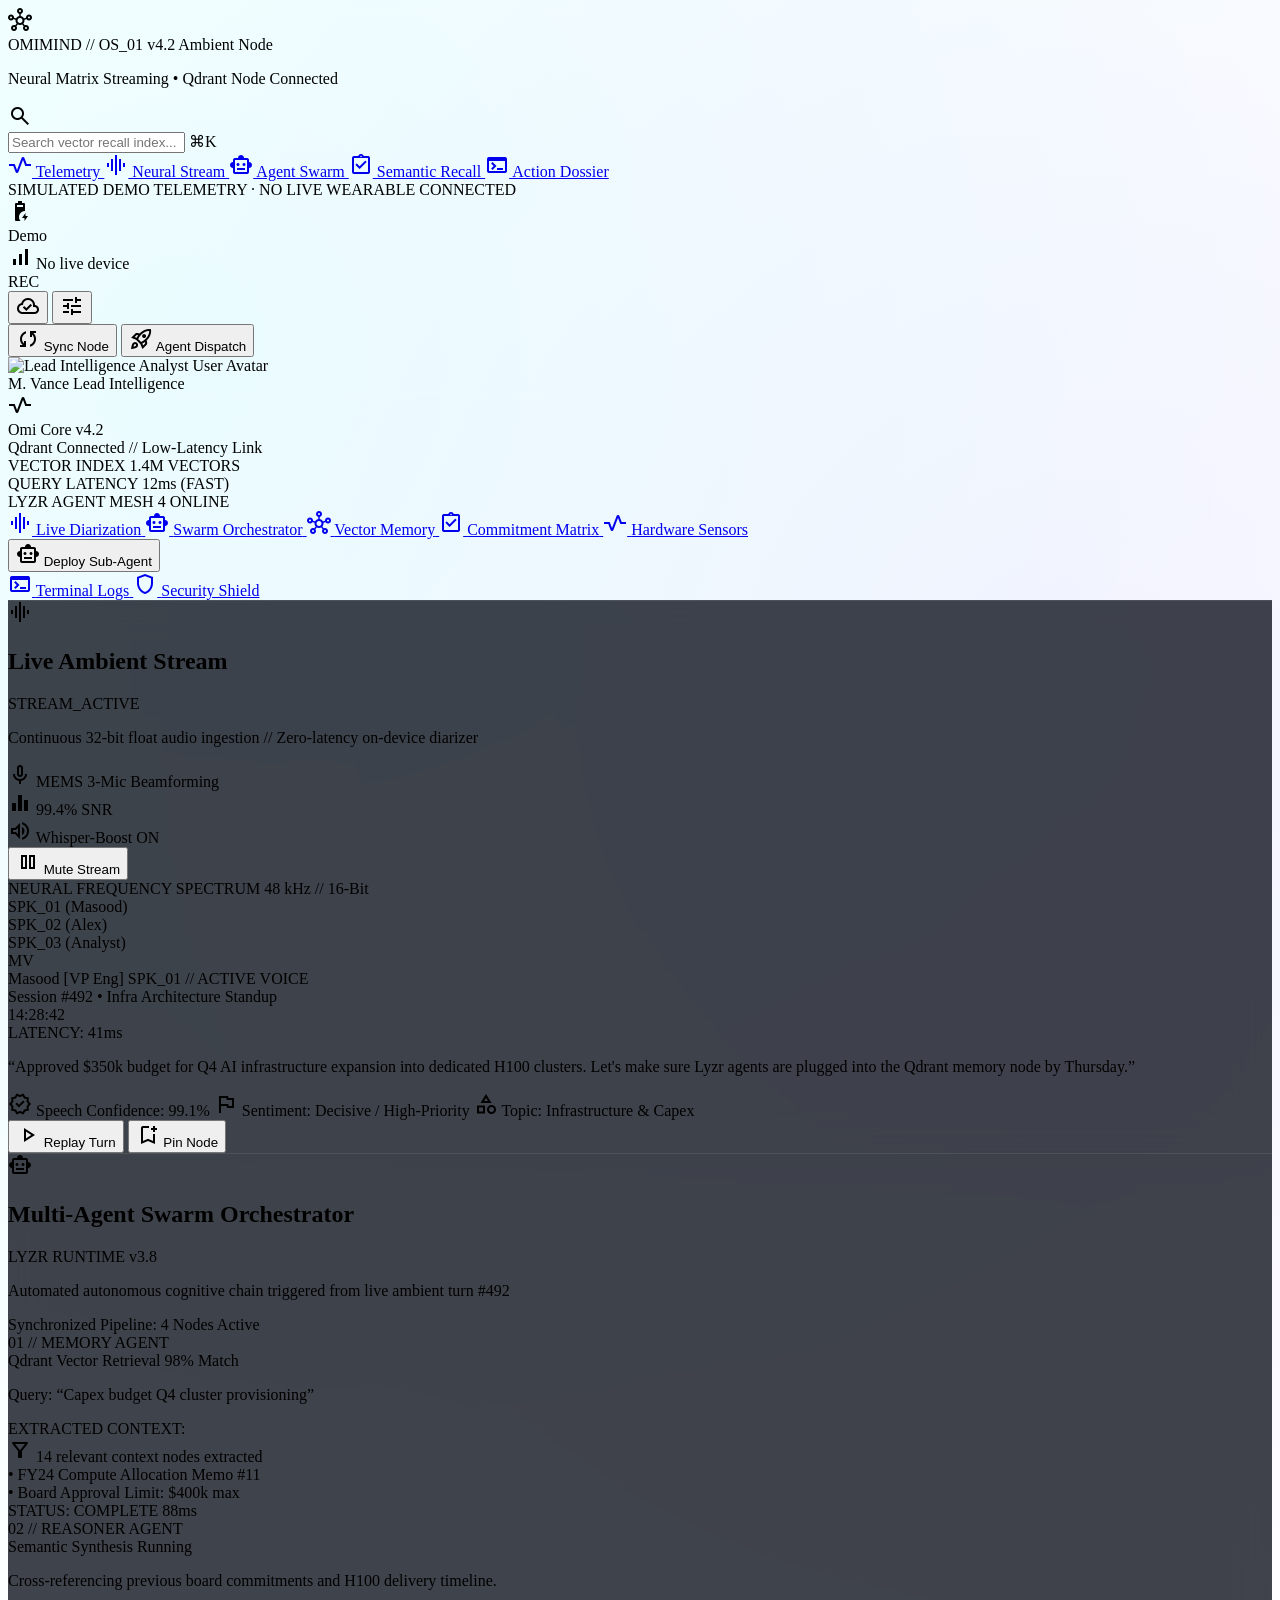
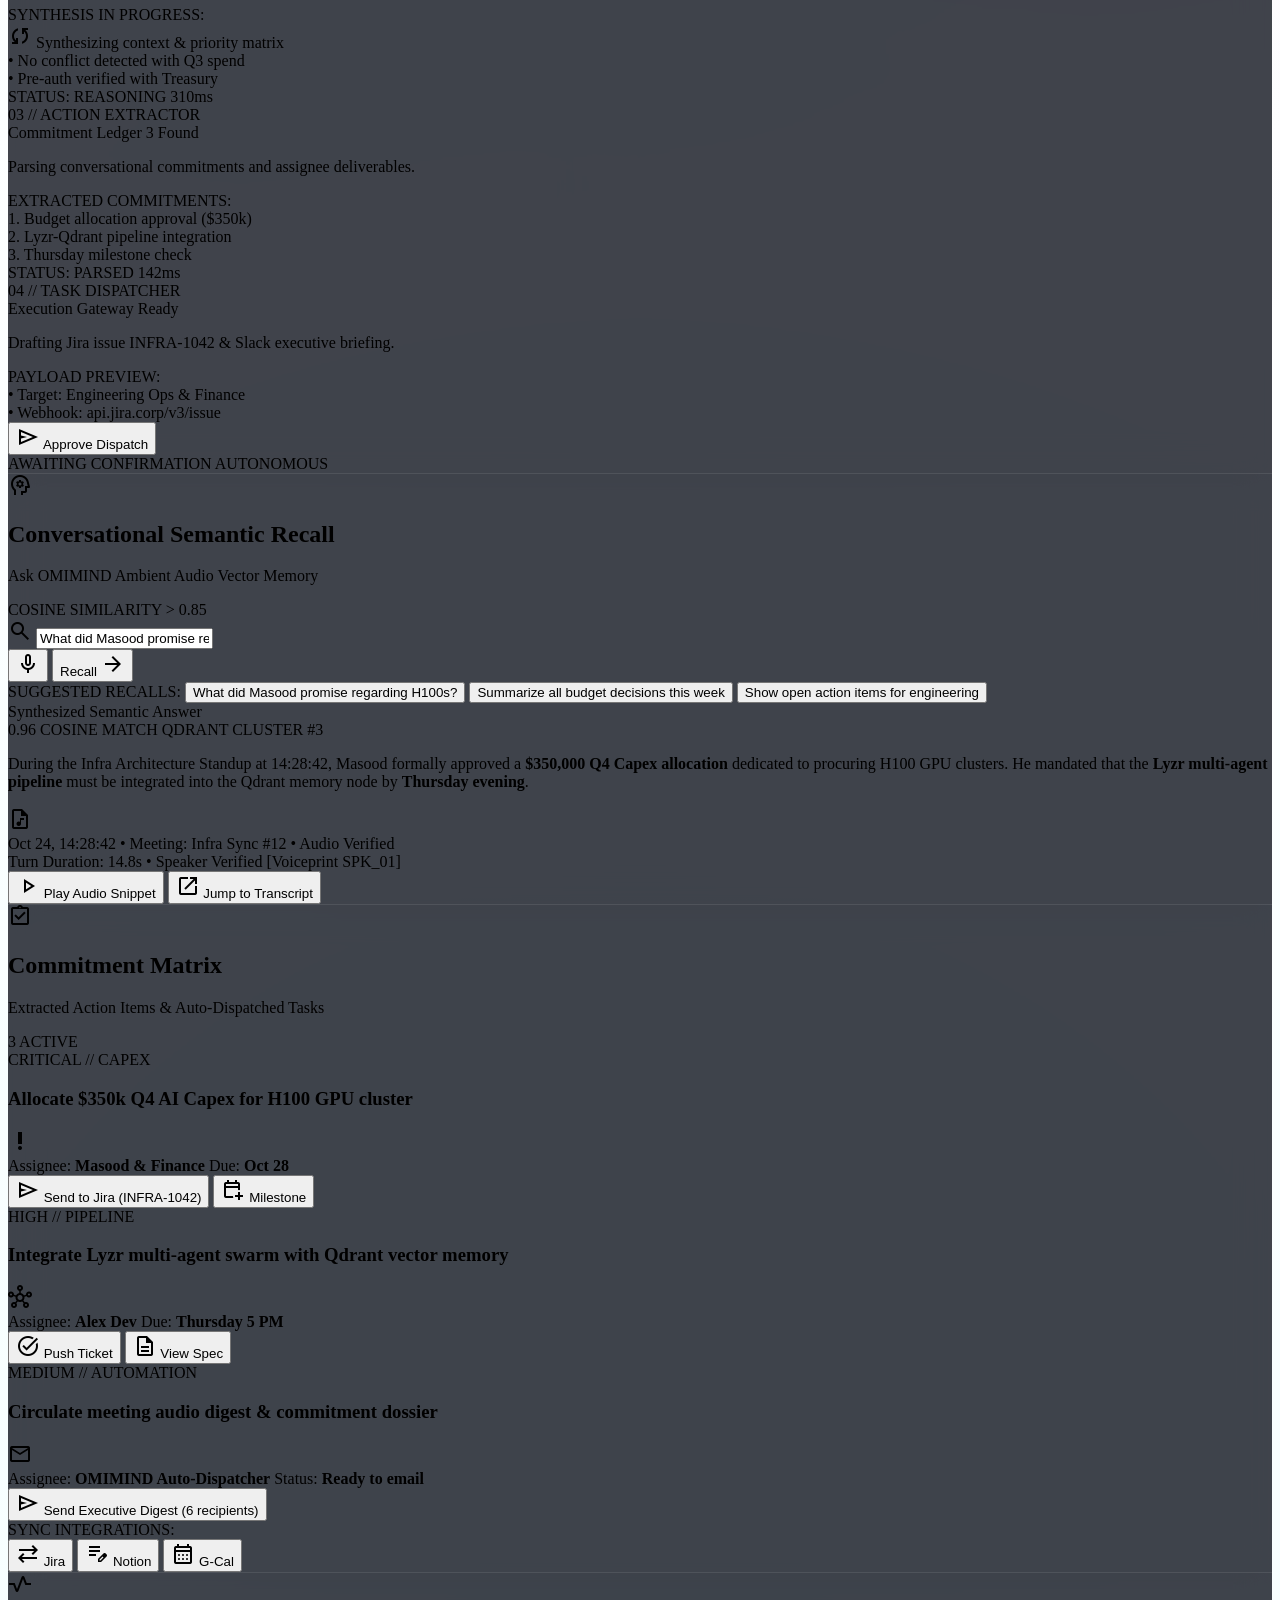
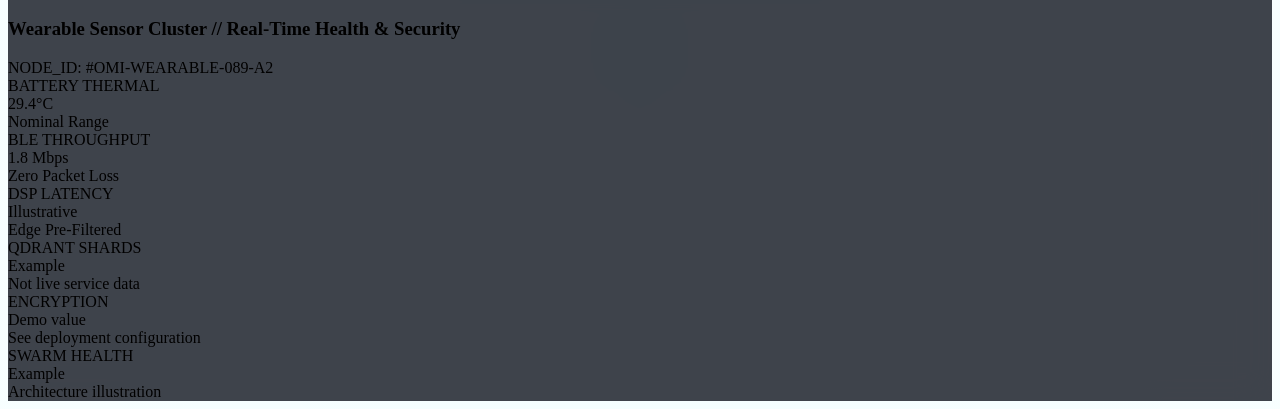
==== commit 83d2421d: "feat: transition to multi-user workspace with Supabase Auth, PostgreSQL persistence, and Lyzr swarm " ====
--- a/docs/stitch_designs/omimind_command_center.html
+++ b/docs/stitch_designs/omimind_command_center.html
@@ -3,7 +3,7 @@
 <html class="dark" lang="en"><head>
 <meta charset="utf-8"/>
 <meta content="width=device-width, initial-scale=1.0" name="viewport"/>
-<title>OmiMind // OS_01 - Command Center</title>
+<title>OMIMIND // OS_01 - Command Center</title>
 <!-- Fonts -->
 <link href="https://fonts.googleapis.com" rel="preconnect"/>
 <link crossorigin="" href="https://fonts.gstatic.com" rel="preconnect"/>
@@ -179,7 +179,7 @@
 </div>
 <div>
 <div class="flex items-center gap-space-xs">
-<span class="text-headline-md font-headline-md font-bold tracking-tight text-primary">OmiMind // OS_01</span>
+<span class="text-headline-md font-headline-md font-bold tracking-tight text-primary">OMIMIND // OS_01</span>
 <span class="px-1.5 py-0.5 rounded text-label-caps font-label-caps bg-primary-container/10 border border-primary-container/30 text-primary-container">v4.2 Ambient Node</span>
 </div>
 <p class="text-telemetry-sm font-telemetry-sm text-on-surface-variant flex items-center gap-1.5">
@@ -222,20 +222,20 @@
 </nav>
 <!-- Right: Trailing Actions, Wearable Telemetry, & Profile Avatar -->
 <div class="flex items-center gap-space-md">
-<!-- Live Wearable Telemetry Widget -->
+<!-- Illustrative, simulated demo telemetry (not live device readings) --><div class="text-[10px] font-bold tracking-widest text-tertiary-fixed">SIMULATED DEMO TELEMETRY · NO LIVE WEARABLE CONNECTED</div>
 <div class="hidden lg:flex items-center gap-space-xs bg-surface-container-lowest/80 border border-outline-variant/40 rounded-lg p-1.5 px-3">
 <!-- Battery status pill with charging bar -->
-<div class="flex items-center gap-1.5 pr-2.5 border-r border-outline-variant/40" title="94% • 18.4 hrs remaining">
+<div class="flex items-center gap-1.5 pr-2.5 border-r border-outline-variant/40" title="Illustrative demo battery telemetry">
 <span class="material-symbols-outlined text-tertiary-fixed-dim text-[16px]" data-icon="battery_charging_90">battery_charging_90</span>
 <div class="w-12 h-1.5 bg-surface-container-highest rounded-full overflow-hidden">
-<div class="bg-tertiary-fixed h-full rounded-full" style="width: 94%;"></div>
-</div>
-<span class="text-telemetry-sm font-telemetry-sm text-tertiary-fixed">94%</span>
+<div class="bg-tertiary-fixed h-full rounded-full" style="width: 50%;"></div>
+</div>
+<span class="text-telemetry-sm font-telemetry-sm text-tertiary-fixed">Demo</span>
 </div>
 <!-- BLE Strength -->
 <div class="flex items-center gap-1 px-2 border-r border-outline-variant/40" title="Bluetooth Low Energy Link">
 <span class="material-symbols-outlined text-primary-container text-[16px]" data-icon="signal_cellular_alt">signal_cellular_alt</span>
-<span class="text-telemetry-sm font-telemetry-sm text-on-surface-variant">-42 dBm</span>
+<span class="text-telemetry-sm font-telemetry-sm text-on-surface-variant">No live device</span>
 </div>
 <!-- Mic Array Dot -->
 <div class="flex items-center gap-1.5 pl-1.5" title="MEMS 3-Mic Array Recording">
@@ -652,7 +652,7 @@
 <!-- =================================================================== -->
 <div class="grid grid-cols-1 xl:grid-cols-12 gap-6 items-start">
 <!-- ----------------------------------------------------------------- -->
-<!-- 3. CONVERSATIONAL SEMANTIC MEMORY RECALL ('Ask OmiMind') (7 Cols)  -->
+<!-- 3. CONVERSATIONAL SEMANTIC MEMORY RECALL ('Ask OMIMIND') (7 Cols)  -->
 <!-- ----------------------------------------------------------------- -->
 <section class="xl:col-span-7 rounded-xl glass-deck border border-outline-variant/40 p-5 lg:p-6 specular-border space-y-5" id="semantic-recall">
 <div class="flex items-center justify-between pb-3 border-b border-outline-variant/30">
@@ -660,7 +660,7 @@
 <span class="material-symbols-outlined text-primary-container text-[22px]" data-icon="psychology">psychology</span>
 <div>
 <h2 class="text-headline-md font-headline-md font-bold text-primary">Conversational Semantic Recall</h2>
-<p class="text-telemetry-sm font-telemetry-sm text-on-surface-variant">Ask OmiMind Ambient Audio Vector Memory</p>
+<p class="text-telemetry-sm font-telemetry-sm text-on-surface-variant">Ask OMIMIND Ambient Audio Vector Memory</p>
 </div>
 </div>
 <span class="px-2 py-0.5 rounded text-label-caps font-label-caps bg-surface-container text-on-surface-variant border border-outline-variant/40">
@@ -832,7 +832,7 @@
 </div>
 <div class="flex flex-wrap items-center justify-between text-telemetry-sm font-telemetry-sm text-on-surface-variant pt-1 border-t border-outline-variant/30">
 <div class="flex items-center gap-3">
-<span>Assignee: <strong class="text-on-surface">OmiMind Auto-Dispatcher</strong></span>
+<span>Assignee: <strong class="text-on-surface">OMIMIND Auto-Dispatcher</strong></span>
 <span>Status: <strong class="text-tertiary-fixed">Ready to email</strong></span>
 </div>
 </div>
@@ -888,23 +888,23 @@
 </div>
 <div class="p-3 rounded-lg bg-surface-container-lowest border border-outline-variant/30">
 <div class="text-label-caps font-label-caps text-outline">DSP LATENCY</div>
-<div class="text-telemetry-lg font-telemetry-lg text-primary-container mt-1 font-bold">18.2 ms</div>
+<div class="text-telemetry-lg font-telemetry-lg text-primary-container mt-1 font-bold">Illustrative</div>
 <div class="text-[10px] font-telemetry-sm text-primary-container">Edge Pre-Filtered</div>
 </div>
 <div class="p-3 rounded-lg bg-surface-container-lowest border border-outline-variant/30">
 <div class="text-label-caps font-label-caps text-outline">QDRANT SHARDS</div>
-<div class="text-telemetry-lg font-telemetry-lg text-secondary mt-1 font-bold">6 Active</div>
-<div class="text-[10px] font-telemetry-sm text-secondary">3x Replication</div>
+<div class="text-telemetry-lg font-telemetry-lg text-secondary mt-1 font-bold">Example</div>
+<div class="text-[10px] font-telemetry-sm text-secondary">Not live service data</div>
 </div>
 <div class="p-3 rounded-lg bg-surface-container-lowest border border-outline-variant/30">
 <div class="text-label-caps font-label-caps text-outline">ENCRYPTION</div>
-<div class="text-telemetry-lg font-telemetry-lg text-tertiary-fixed mt-1 font-bold">AES-256-GCM</div>
-<div class="text-[10px] font-telemetry-sm text-tertiary-fixed">Hardware Enclave</div>
+<div class="text-telemetry-lg font-telemetry-lg text-tertiary-fixed mt-1 font-bold">Demo value</div>
+<div class="text-[10px] font-telemetry-sm text-tertiary-fixed">See deployment configuration</div>
 </div>
 <div class="p-3 rounded-lg bg-surface-container-lowest border border-outline-variant/30">
 <div class="text-label-caps font-label-caps text-outline">SWARM HEALTH</div>
-<div class="text-telemetry-lg font-telemetry-lg text-primary mt-1 font-bold">100%</div>
-<div class="text-[10px] font-telemetry-sm text-tertiary-fixed">4/4 Nodes Ready</div>
+<div class="text-telemetry-lg font-telemetry-lg text-primary mt-1 font-bold">Example</div>
+<div class="text-[10px] font-telemetry-sm text-tertiary-fixed">Architecture illustration</div>
 </div>
 </div>
 </section>
